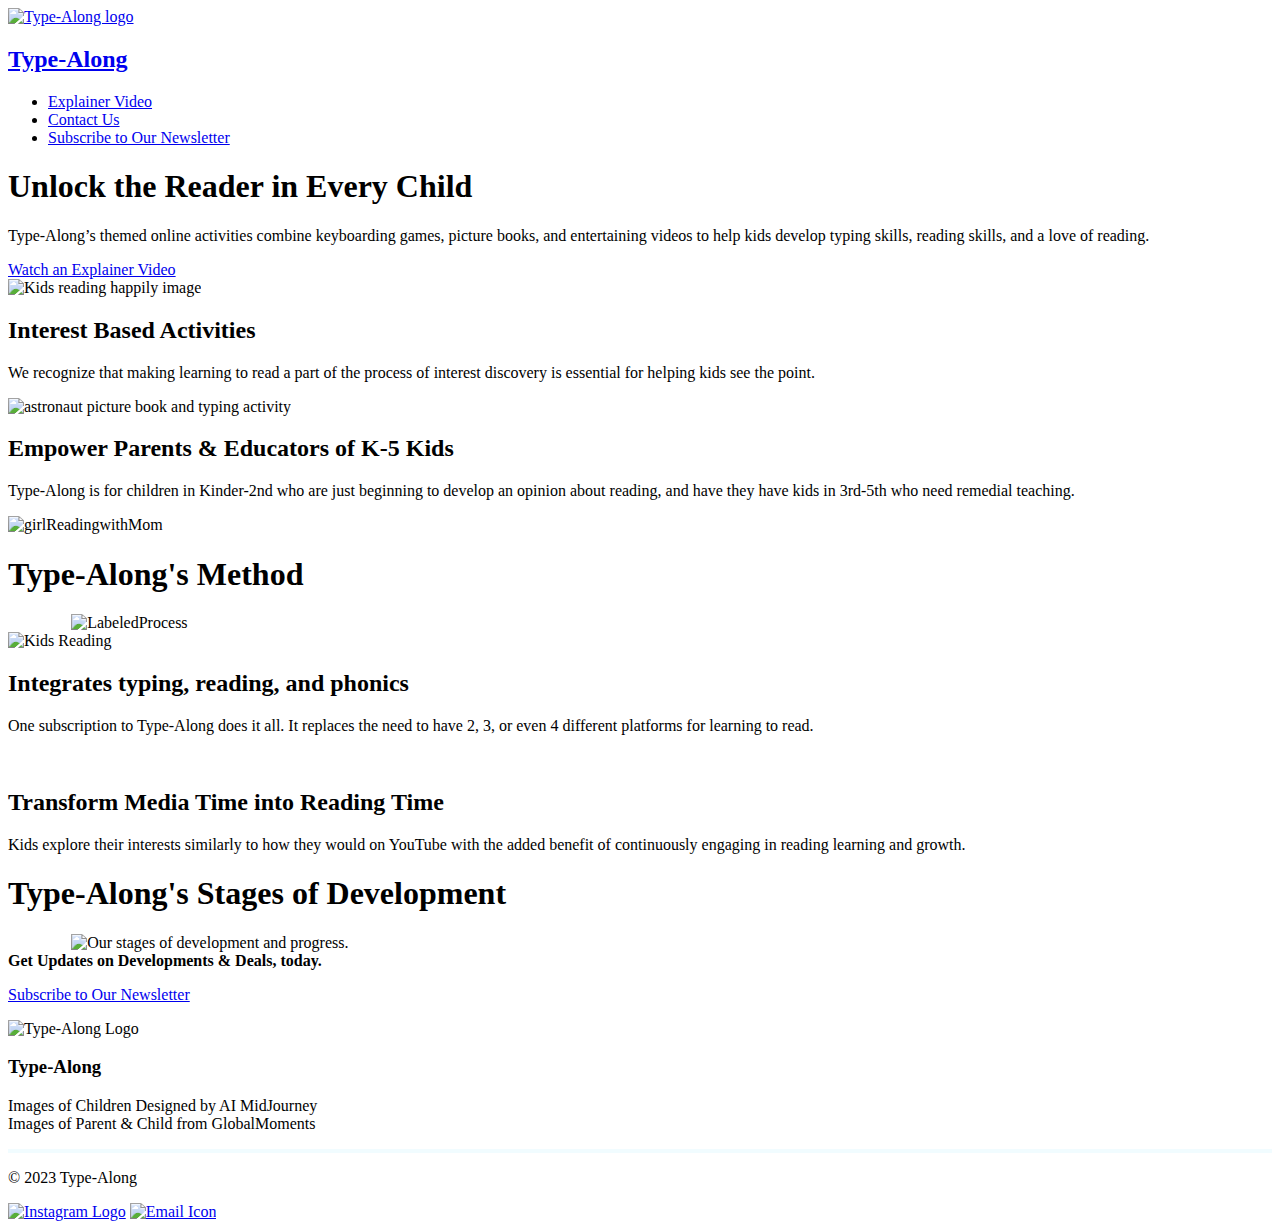
==== index.html @ 0af29828 "added html pages" ====
<!DOCTYPE html>
<html lang="en">
<head>
    <meta charset="UTF-8">
    <meta http-equiv="X-UA-Compatible" content="IE=edge">
    <meta name="viewport" content="width=device-width, initial-scale=1.0">
    <title>Type-Along</title>
    <link rel="stylesheet" href="/css/styles.css">
</head>
<body>
    <header class="nav-bar">
        <a class="home" href="index.html">
            <div class="home_btn">
                <img class="logo_img" src="Images/logo_svg.svg" alt="Type-Along logo" />
                <h2>Type-Along</h2>
            </div>
        </a>
        <nav>
            <ul class="nav-links">
                <li><a href="explainer.html">Explainer Video</a></li>
                <li><a href="contact.html">Contact Us</a></li>
                <li><a href="https://docs.google.com/forms/d/e/1FAIpQLSctcEZnoB8sQ0unMjsQLvl2Uapf-1H2CiupHYw-YrL4CzZnbg/viewform"
                    target="_blank" rel="noopener"">Subscribe to Our Newsletter</a></li>
            </ul>
        </nav>
    </header>

    <main>
        <div class="text-container">
            <h1 class="hero-text">Unlock the Reader in Every Child</h1>
                <p>
                    Type-Along’s themed online activities combine keyboarding games, picture
                    books, and entertaining videos to help kids develop typing skills,
                    reading skills, and a love of reading.
                </p>
                <div class="btns">
                    <a href="explainer.html" class="hero-cta">Watch an Explainer Video</a>
                </div>
        </div>
        <div class="hero-img">
            <img class="hero-img" src="Images/heroImg.png" alt="Kids reading happily image" />
        </div>
    </main>

    <section>
        <div class="text-container">
            <h2>Interest Based Activities</h2>
            <p>We recognize that making learning to read a part of the process of interest discovery is essential for helping kids <span>see the point</span>. </p>
        </div>
        <img class="section-img" src="Images/Book+Activity.png" alt="astronaut picture book and typing activity">
    </section>

    <section>
        <div class="text-container">
            <h2>Empower Parents & Educators of K-5 Kids</h2>
            <p>Type-Along is for children in <span>Kinder-2nd</span> who are just beginning to develop an opinion about reading, and have they have kids in <span>3rd-5th</span> who need remedial teaching. </p>
        </div>
        <img class="section-img" src="Images/girlReadingwithMom.png" alt="girlReadingwithMom">
    </section>


    <div class="sec5">
        <h1>Type-Along's Method</h1>
        <img src="Images/LabeledProcess.png" alt="LabeledProcess" style="max-width:100%;margin-left: 5%;margin-right: 5%">
    </div>

    <section class="sec4">
        <div class="sec4img">
            <img class="sec4img" src="Images/kidsReading_noBG.png" alt="Kids Reading" style="max-width: 100%;text-align: center">
        </div>
        <div class="sec4text">
            <h2>Integrates typing, reading, and phonics</h2>
            <p>One subscription to Type-Along does it all. It replaces the need to have 2, 3, or even 4 different
                platforms for learning to read.</p>
            <br>
            <h2>Transform Media Time into Reading Time</h2>
            <p>Kids explore their interests similarly to how they would on YouTube with the added benefit of
                continuously engaging in reading learning and growth.</p>
        </div>
    </section>

    <div class="sec5">
        <h1>Type-Along's Stages of Development</h1>
        <img src="Images/Dev Stages.svg" alt="Our stages of development and progress."
            style="margin-left: 5%;margin-right: 5%">
        <div class="subscribePrompt">

            <div class="sec5text">
                <b>Get Updates on Developments & Deals, today.</b>
            </div>
            <a class="sec5button"
                href="https://docs.google.com/forms/d/e/1FAIpQLSctcEZnoB8sQ0unMjsQLvl2Uapf-1H2CiupHYw-YrL4CzZnbg/viewform"
                target="_blank" rel="noopener">
                <p>Subscribe to Our Newsletter</p>
            </a>
        </div>

    </div>

    <footer class="page-footer">
        <div class="main-footer">
            <div class="spacer"></div>
            <div class="footer-logo">
                <img src="Images/logo_svg.svg" alt="Type-Along Logo" style="width:15%;height:15%;align-self: center;">
                <h3>Type-Along</h3>
            </div>
            <div class="footer-text">
                <p>Images of Children Designed by AI MidJourney<br>Images of Parent & Child from GlobalMoments</p>
            </div>
        </div>
        <hr style="height: 4px;border:none;background:#F1FCFF;margin:0px;">
        <div class="footer-trailer">
            <div class="footer-text">
                <p>© 2023 Type-Along</p>
            </div>
            <div class="footer-outlinks">
                <!-- stuff we can't use yet
                <a href="about:blank"><img src="Images/.png" alt="YouTube Logo"></a>
                <a href="https://www.pinterest.com/typealong/"><img src="Images/.png" alt="Pinterest Logo"></a>
                <a href="about:blank"><img src="Images/.png" alt="Facebook Logo"></a>
                
            -->
                <a href="https://www.instagram.com/typealong.co/"><img src="Images/Instagram_Glyph_White.png"
                        alt="Instagram Logo"></a>
                <a href="mailto:typealong@gmail.com"><img src="Images/email.png" alt="Email Icon"></a>
            </div>
        </div>
    </footer>

</body>
</html>
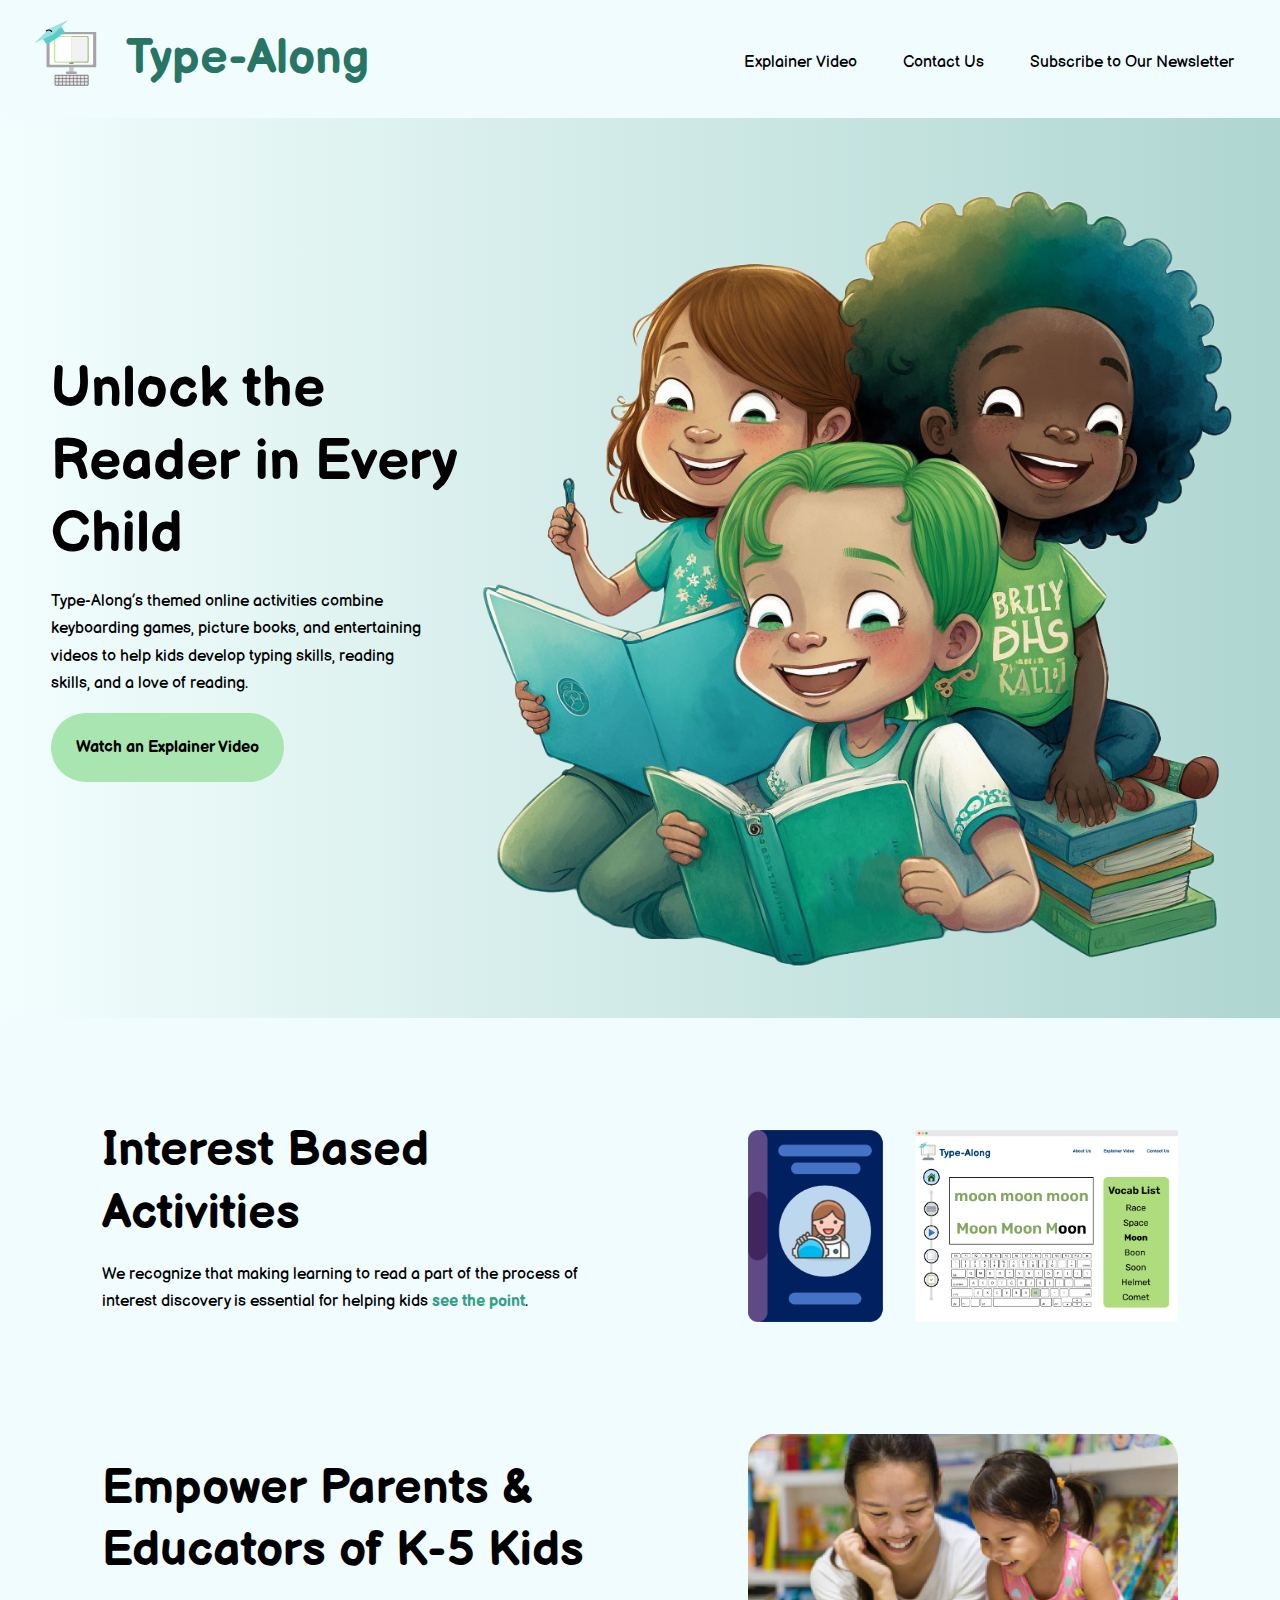
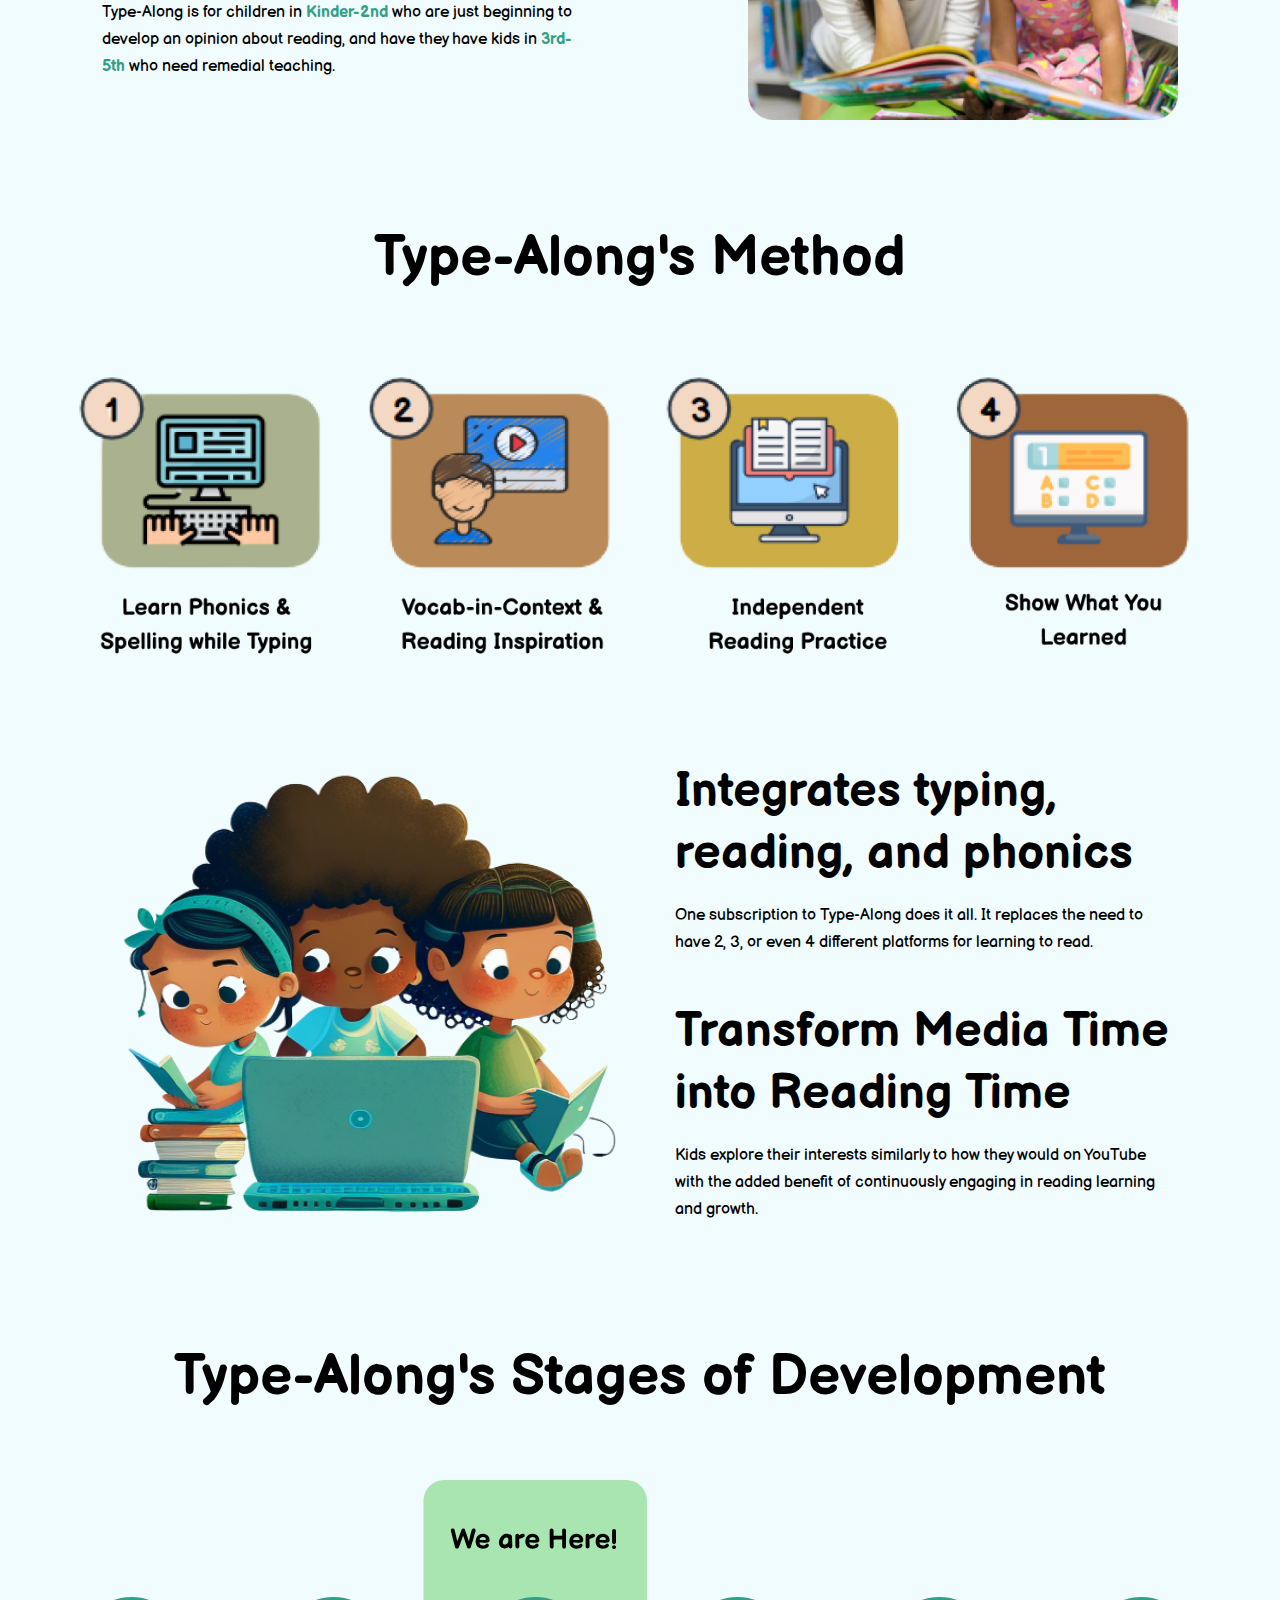
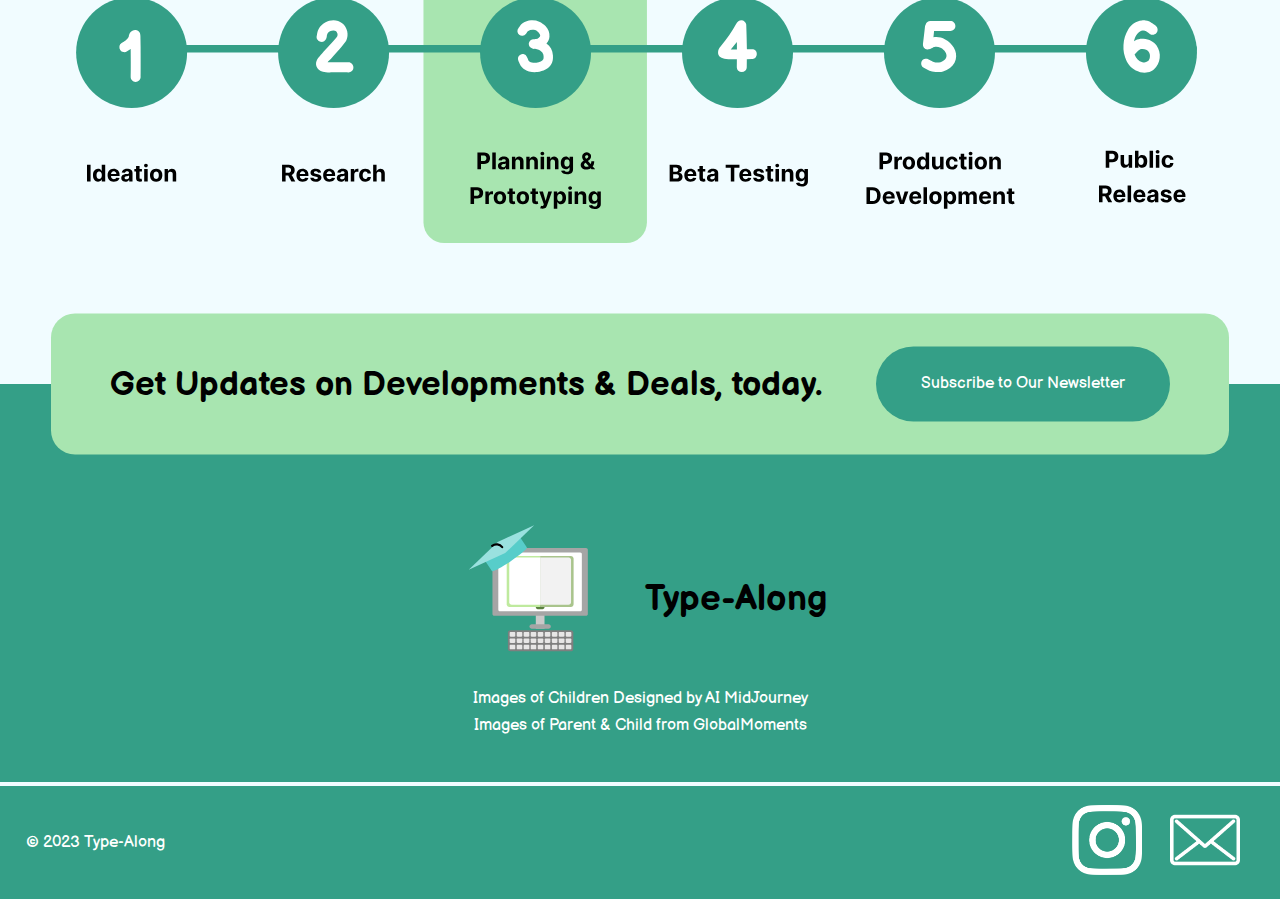
==== commit 65bb3ab4: "updated css link reference" ====
--- a/index.html
+++ b/index.html
@@ -5,7 +5,7 @@
     <meta http-equiv="X-UA-Compatible" content="IE=edge">
     <meta name="viewport" content="width=device-width, initial-scale=1.0">
     <title>Type-Along</title>
-    <link rel="stylesheet" href="/css/styles.css">
+    <link rel="stylesheet" href="css/styles.css">
 </head>
 <body>
     <header class="nav-bar">
--- a/css/styles.css
+++ b/css/styles.css
@@ -0,0 +1,499 @@
+@import url('https://fonts.googleapis.com/css2?family=Balsamiq+Sans&display=swap');
+
+* {
+    font-family: "Balsamiq Sans", "Arial";
+}
+
+/* ----------------------------------- Elements ----------------------------------- */
+
+body {
+    background-color: #F1FCFF;
+    font-family: 'Balsamiq Sans', 'Arial';
+    font-style: normal;
+    font-size: 24px;
+    margin: 0px;
+}
+
+
+h1, h2 {
+    font-style: normal;
+    font-weight: 700;
+    line-height: 130%;
+    display: flex;
+    align-items: center;
+    margin: 0;
+}
+
+h1 {
+    font-size: 64px;
+}
+
+h2 {
+    font-size: 56px;
+}
+
+p {
+    font-size: 24px;
+    font-weight: 400;
+    line-height: 170%;
+}
+
+header {
+    display: flex;
+    justify-content: space-between;
+    align-items: center;
+    margin: 0px;
+    padding: 1vh 2%;
+    position:relative;
+    background-color: #F1FCFF;
+}
+
+li, a, button {
+    text-decoration: none;
+}
+
+nav {
+    margin: none;
+    padding: none;
+}
+
+main {
+    display: flex;
+    padding: 0% 0% 0% 4%;
+    margin-bottom: 20px;
+    align-items: center;
+    background-image: linear-gradient(to right, #F2FEFD, #AFD6D1);
+    height: 100vh;
+    justify-content: space-between;
+}
+
+section {
+    margin: 8%;
+    display: flex;
+    flex-direction: row;
+    align-items: center;
+}
+
+span {
+    color: #349F87;
+    font-weight: bold;
+}
+
+/* ----------------------------------- Classes ----------------------------------- */
+
+.home_btn {
+    margin: none;
+    padding: none;
+    cursor: pointer;
+    display: flex;
+    justify-content: center;
+}
+
+.home {
+    color: #287565;
+}
+
+.contact-form {
+    display: block;
+    border: none;
+    height: calc(100vh - 30px);
+    width: 100%;
+}
+
+.iframe-container {
+    position: relative;
+    padding-bottom: 56.25%; /* 16:9 */
+    height: 0;
+}
+
+.video-spacer {
+    height: 100vh;
+    max-width: 900px;
+    margin: 0 auto;
+    padding: 1rem;
+}
+
+.video-frame {
+    position: absolute;
+    top: 0;
+    left: 0;
+    width: 100%;
+    height: 100%;
+    border: none;
+}
+
+.nav-links {
+    list-style: none;
+}
+
+.nav-links li {
+    display: inline-block;
+    padding: 0 20px;
+}
+
+.nav-links li a {
+    transition: all 0.3s ease 0s;
+    color: black;
+}
+
+.logo_img {
+    height: 100px;
+}
+
+.hero-text{
+    width: 125%;
+}
+
+.hero-img {
+    width: 100%;
+    float: left;
+}
+
+.text-container {
+    margin-right: auto;
+    width: 55%;
+}
+
+.hero-cta {
+    display: inline-block;
+    color: black;
+    padding: 25px 25px;
+    background: #A8E5B0;
+    border-radius: 100px;
+    font-weight: bold;
+}
+
+.sec4 {
+    display: flex;
+    flex-direction: row;
+    justify-content: center;
+    flex-wrap: nowrap;
+    margin-top: 10vh;
+}
+
+.sec4img {
+    width: 100%;
+    padding-right: 5%;
+    align-self: center;
+}
+
+.sec4text {
+    float: left;
+    max-width: 50%;
+}
+
+.sec5 {
+    display: flex;
+    flex-direction: column;
+    max-width: 100%;
+    text-align: center;
+}
+
+.subscribePrompt {
+    background-color: #A8E5B0;
+    align-self: center;
+    width: 92%;
+    max-height: 100%;
+    border-radius: 24px;
+    display: flex;
+    flex-direction: row;
+    z-index: 1;
+    transform: translateY(50%);
+}
+
+.sec5 > h1 {
+    justify-content: center;
+    margin-bottom: 65px;
+}
+
+.sec5text {
+    max-width: 70%;
+    font-size: 40px;
+    margin-top: 50px;
+    margin-bottom: 50px;
+    margin-left: 5%;
+    margin-right: auto;
+}
+
+.sec5button {
+    background-color: #349F87;
+    align-self: center;
+    color: #FFFFFF;
+    width: 25%;
+    height: 150%;
+    border-radius: 100px;
+    margin-right: 5%;
+    text-decoration: none;
+}
+
+.sec5button > p {
+    margin-left: 5%;
+    margin-right: 5%;
+    line-height: 100%;
+}
+
+.sec5button:hover {
+    background-color: #287565;
+}
+
+
+
+
+footer.page-footer {
+    background-color: #349F87;
+    margin: 0px;
+}
+
+.spacer {
+    height: 120px;
+}
+
+.footer-logo {
+    display: flex;
+    justify-content: center;
+}
+
+.footer-logo > h3 {
+    font-size: 36px;
+    align-self: center;;
+}
+
+.footer-text {
+    color: #FFFFFF;
+}
+
+.main-footer > .footer-text {
+    transform: translateY(-50%);
+    text-align: center;
+}
+
+.footer-trailer {
+    display: flex;
+    flex-direction: row;
+    width: 100%;
+    align-items: center;
+}
+
+.footer-trailer > .footer-text {
+    text-align: left;
+    padding-left: 2%;
+    margin-right: auto;
+}
+
+.footer-outlinks {
+    display: flex;
+    flex-direction: row;
+    align-content: center;
+    align-items: baseline;
+    justify-content: flex-end;
+    padding-top: 5px;
+    padding-bottom: 5px;
+    padding-right: 2%;
+}
+
+.footer-outlinks > a > img {
+    text-align: right;
+    padding: 14px;
+    height: 70px;
+    width: 70px;
+}
+
+.section-img {
+    max-width: 45%;
+    float: right;
+}
+
+@media screen and (max-width: 3000px) {
+    h1 {
+        font-size: 80px;
+    }
+    h2 {
+        font-size: 72px;
+    }
+    p {
+        font-size: 42px;
+    }
+    a {
+        font-size: 34px;
+    }
+    .sec5text {
+        font-size: 62px;
+    }
+    .sec5button > p{
+        margin: 5%;
+    }
+    .text-container {
+        width: 45%;
+        margin-right: auto;
+    }
+}
+
+@media screen and (max-width: 2000px) {
+    h1 {
+        font-size: 56px;
+    }
+    h2 {
+        font-size: 48px;
+    }
+    p {
+        font-size: 28px;
+    }
+    a {
+        font-size: 28px;
+    }
+    .sec5text {
+        font-size: 48px;
+    }
+    .section-img {
+        max-width: 40%;
+    }
+}
+
+
+@media screen and (max-width: 1500px) {
+    h1 {
+        font-size: 56px;
+    }
+    h2 {
+        font-size: 48px;
+    }
+    p {
+        font-size: 16px;
+    }
+    a {
+        font-size: 16px;
+    }
+    .sec5text {
+        font-size: 34px;
+    }
+    .sec5button > p {
+        margin: 10%;
+    }
+}
+
+@media screen and (max-width: 400px) {
+    h1 {
+        font-size: 36px;
+    }
+    h2 {
+        font-size: 24px;
+    }
+    p {
+        font-size: 14px;
+    }
+    a {
+        font-size: 14px;
+    }
+    .sec5text {
+        font-size: 14px;
+    }
+    .sec5button > p {
+        margin: 10%;
+    }
+
+    section, main {
+        flex-direction: column;
+        justify-content: center;
+    }
+
+    .sec5 > h1 {
+        font-size: 36px;
+    }
+
+    main {
+        position: relative;
+    }
+}
+
+
+
+
+/* ----------------------------------- Responsiveness ----------------------------------- */
+
+/*
+@media screen and (max-width:1180px) {
+    h1 {
+        font-size: 56px;
+    }
+    h2 {
+        font-size: 48px;
+    }
+    p {
+        font-size: 18px;
+    }
+    a {
+        font-size: 18px;
+    }
+    .hero-img {
+       height: 80%;
+    }
+
+    .section-img {
+        background-size: contain
+    }
+}
+
+@media screen and (max-width:900px) {
+    h1 {
+        font-size: 36px;
+    }
+    h2 {
+        font-size: 24px;
+    }
+    p {
+        font-size: 16px;
+    }
+    a {
+        font-size: 16px;
+    }
+    .hero-img {
+        height: 60%;
+     }
+}
+
+@media screen and (max-width:600px) {
+    h1 {
+        font-size: 24px;
+        text-align: center;
+    }
+    h2 {
+        font-size: 16px;
+        text-align: center;
+    }
+    p {
+        font-size: 12px;
+        text-align: center;
+    }
+    a {
+        font-size: 12px;
+    }
+    section{ 
+        flex-direction: column;
+        flex-wrap: wrap;
+        justify-content: center;
+    }
+    .logo_img {
+        height: 50px;
+    }
+    .hero-img {
+        height: 45%;
+     }
+}
+
+*/
+
+/* Feel free to reuse this style for section 2 & 3 
+
+.sec3 > h1 {
+    justify-content: center;
+    margin-top: 150px;
+    margin-bottom: 65px;
+}
+
+.sec4 > h1 {
+    justify-content: center;
+    margin-top: 150px;
+    margin-bottom: 65px;
+}
+
+*/